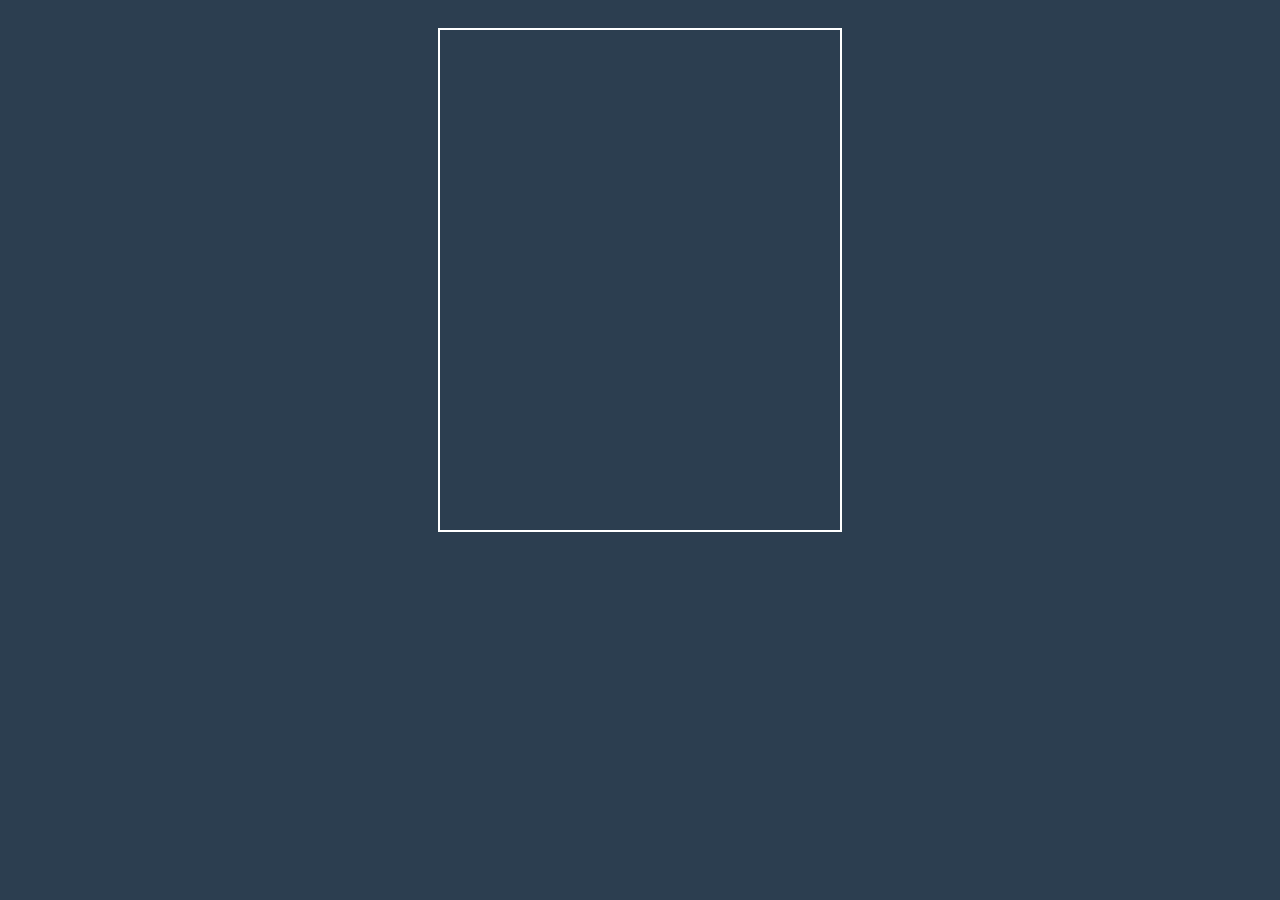
==== Index.html @ 4d79ce20 "add Login pages" ====
<!DOCTYPE html>
<html lang="en">
<head>
    <meta charset="UTF-8">
    <meta name="viewport" content="width=device-width, initial-scale=1.0">
    <title>Login Page</title>

    
    
</head>
<body style="background-color: #2c3e50;">
    <style>
        body{
            display: flex;
            justify-content: center;
        }
        .card{
            margin-top: 20px;
            height: 500px;
            width: 400px;
            border: 2px solid #ffffff;
            justify-content: center;
            
        }
    </style>
    

    <div class="card">

    </div>

</body>
</html>
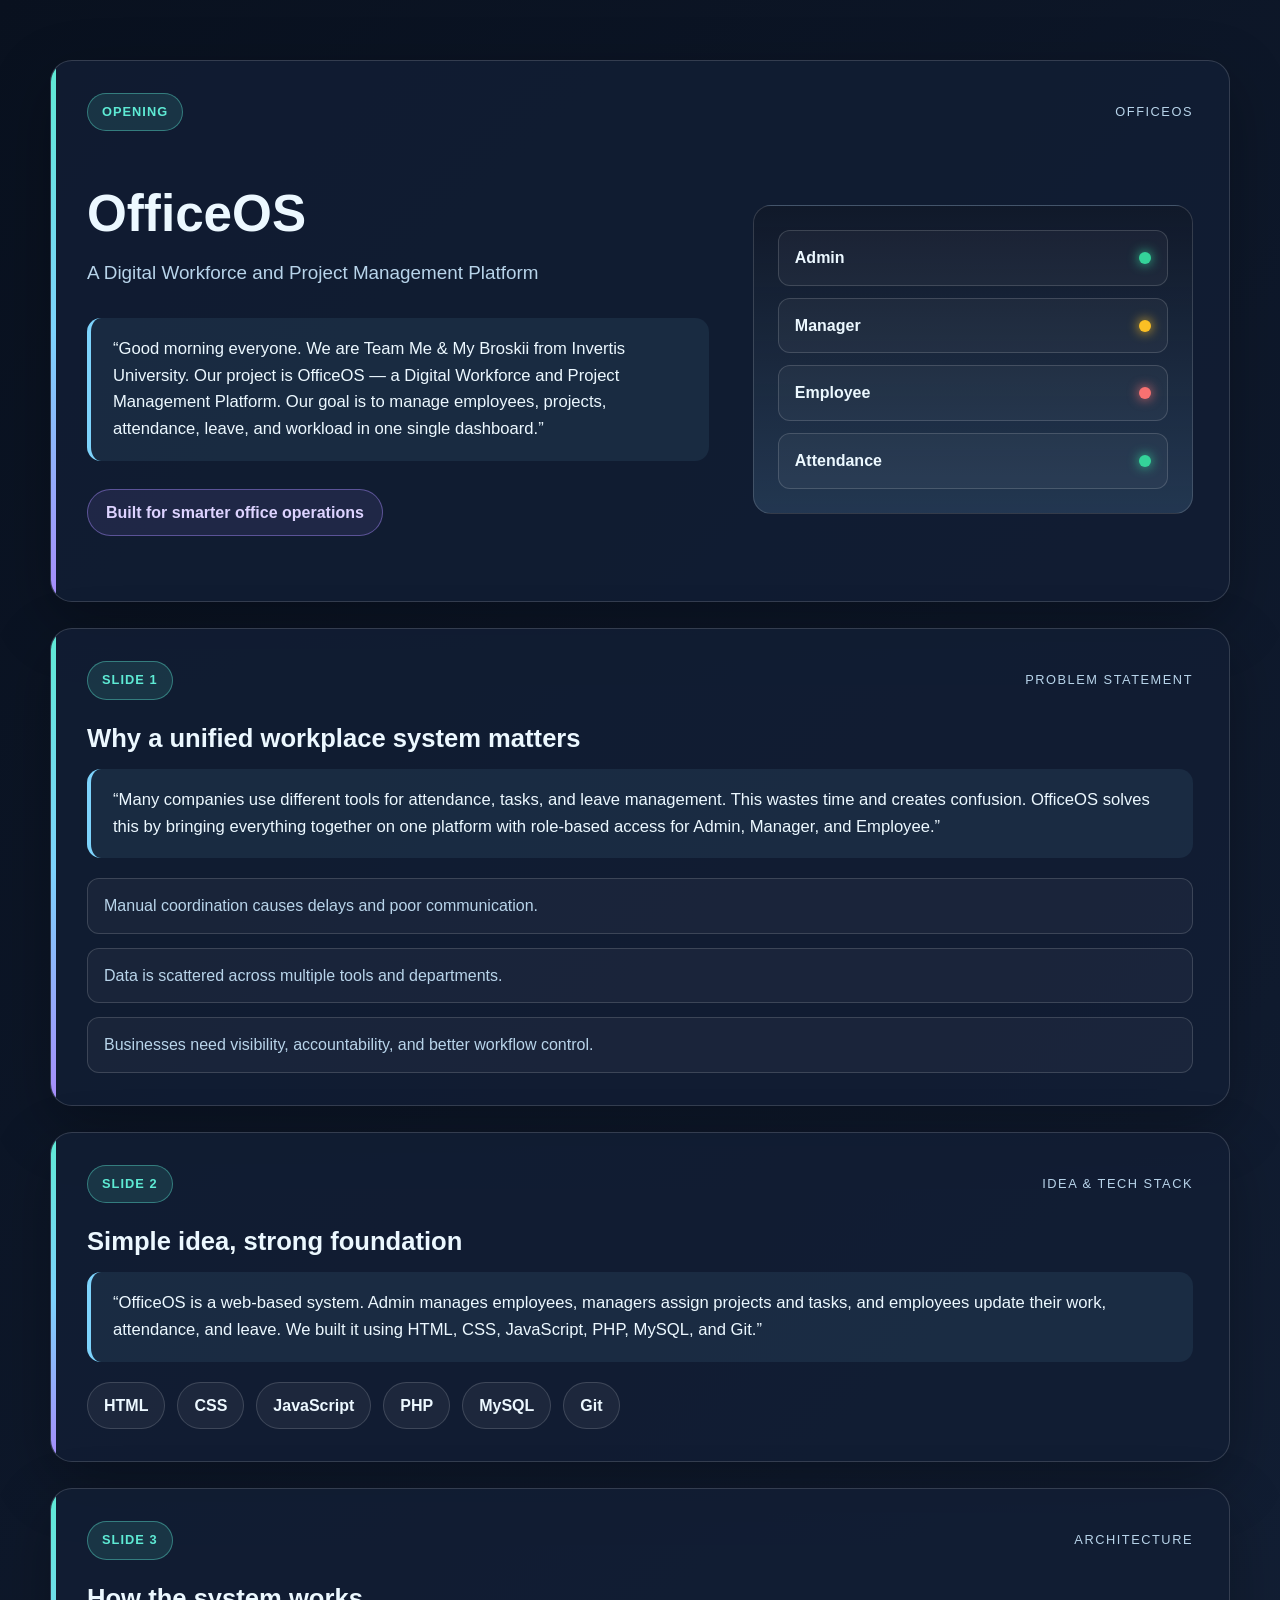
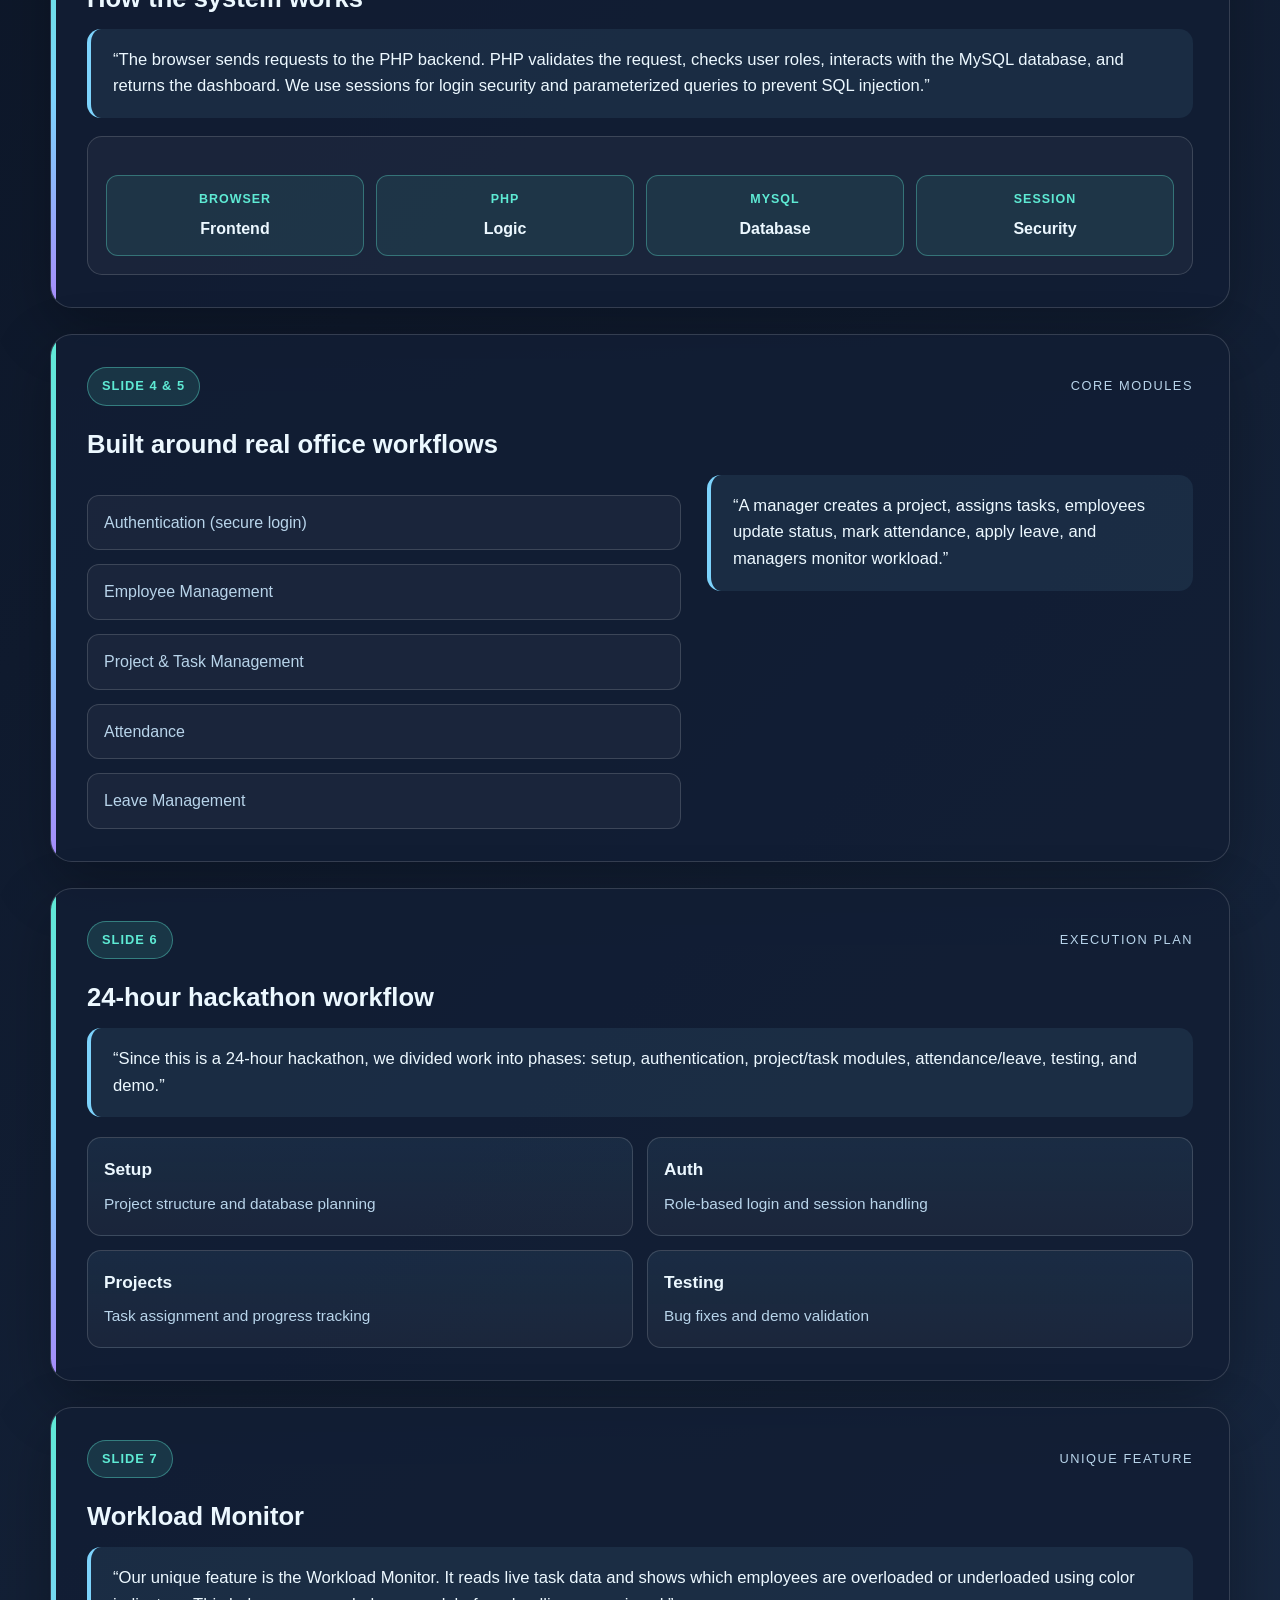
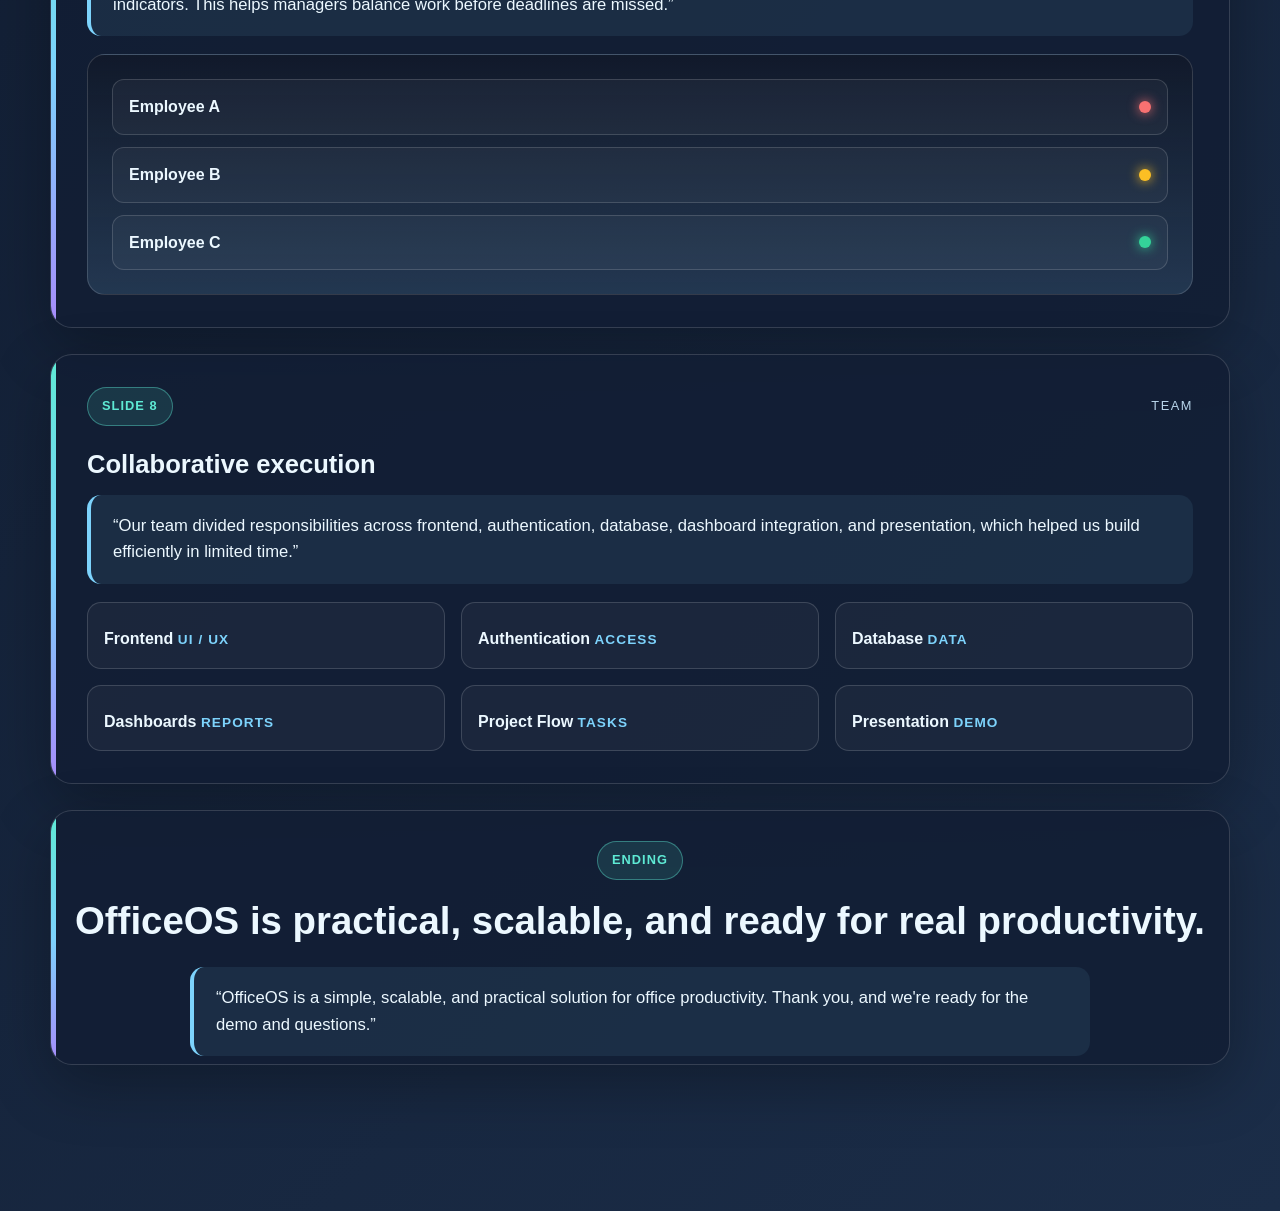
==== commit 7d2539df: "added my index.html" ====
--- a/Index.html
+++ b/Index.html
@@ -1,33 +1,558 @@
 <!DOCTYPE html>
 <html lang="en">
 <head>
-    <meta charset="UTF-8">
-    <meta name="viewport" content="width=device-width, initial-scale=1.0">
-    <title>Login Page</title>
-
-    
-    
+    <meta charset="UTF-8" />
+    <meta name="viewport" content="width=device-width, initial-scale=1.0" />
+    <title>OfficeOS | Digital Workforce Platform</title>
+    <style>
+        :root {
+            --bg-dark: #09111f;
+            --bg-mid: #101b2f;
+            --bg-light: #1b2d48;
+            --card: rgba(18, 30, 52, 0.85);
+            --card-strong: rgba(14, 22, 37, 0.95);
+            --primary: #5eead4;
+            --secondary: #7dd3fc;
+            --accent: #a78bfa;
+            --text: #ecf8ff;
+            --muted: #b8d4ea;
+            --line: rgba(255, 255, 255, 0.15);
+            --good: #34d399;
+            --warn: #fbbf24;
+            --danger: #f87171;
+        }
+
+        * {
+            box-sizing: border-box;
+        }
+
+        html {
+            scroll-behavior: smooth;
+        }
+
+        body {
+            margin: 0;
+            font-family: "Segoe UI", Tahoma, Geneva, Verdana, sans-serif;
+            background: linear-gradient(135deg, var(--bg-dark), var(--bg-mid) 40%, var(--bg-light));
+            color: var(--text);
+            line-height: 1.6;
+        }
+
+        .page-shell {
+            width: min(1180px, calc(100% - 32px));
+            margin: 40px auto;
+            padding: 20px 0 80px;
+        }
+
+        .slide {
+            position: relative;
+            background: var(--card);
+            border: 1px solid var(--line);
+            border-radius: 22px;
+            box-shadow: 0 20px 60px rgba(0, 0, 0, 0.28);
+            padding: 32px 36px;
+            margin-bottom: 26px;
+            overflow: hidden;
+        }
+
+        .slide::before {
+            content: "";
+            position: absolute;
+            inset: 0 auto 0 0;
+            width: 5px;
+            background: linear-gradient(180deg, var(--primary), var(--secondary), var(--accent));
+        }
+
+        .slide-header {
+            display: flex;
+            align-items: center;
+            justify-content: space-between;
+            gap: 16px;
+            margin-bottom: 18px;
+        }
+
+        .tag {
+            display: inline-flex;
+            align-items: center;
+            gap: 8px;
+            padding: 8px 14px;
+            border-radius: 999px;
+            background: rgba(94, 234, 212, 0.12);
+            border: 1px solid rgba(94, 234, 212, 0.4);
+            color: var(--primary);
+            font-size: 0.8rem;
+            font-weight: 700;
+            letter-spacing: 0.08em;
+            text-transform: uppercase;
+        }
+
+        .slide-no {
+            color: var(--muted);
+            font-size: 0.8rem;
+            letter-spacing: 0.12em;
+            text-transform: uppercase;
+        }
+
+        h1, h2, h3, p {
+            margin-top: 0;
+        }
+
+        h1 {
+            font-size: clamp(2.2rem, 4vw, 3.5rem);
+            line-height: 1.2;
+            margin-bottom: 14px;
+        }
+
+        h2 {
+            font-size: clamp(1.4rem, 2vw, 2rem);
+            margin-bottom: 10px;
+        }
+
+        .hero {
+            display: grid;
+            grid-template-columns: 1.3fr 0.9fr;
+            align-items: center;
+            gap: 30px;
+            min-height: 420px;
+        }
+
+        .hero-copy {
+            padding-right: 14px;
+        }
+
+        .subtitle {
+            font-size: 1.18rem;
+            color: var(--muted);
+            margin-bottom: 30px;
+            max-width: 770px;
+        }
+
+        .quote {
+            position: relative;
+            padding: 18px 20px 18px 22px;
+            border-left: 4px solid var(--secondary);
+            background: rgba(125, 211, 252, 0.08);
+            border-radius: 14px;
+            color: var(--text);
+            font-size: 1.04rem;
+            margin: 0 0 18px;
+        }
+
+        .hero-badge {
+            display: inline-flex;
+            align-items: center;
+            gap: 10px;
+            padding: 10px 18px;
+            border-radius: 999px;
+            background: rgba(167, 139, 250, 0.1);
+            color: #ddd3ff;
+            border: 1px solid rgba(167, 139, 250, 0.45);
+            font-weight: 600;
+            margin-top: 10px;
+        }
+
+        .hero-panel {
+            background: linear-gradient(180deg, rgba(17, 24, 39, 0.7), rgba(37, 58, 84, 0.9));
+            border: 1px solid var(--line);
+            border-radius: 18px;
+            padding: 24px;
+        }
+
+        .monitor-box {
+            display: grid;
+            gap: 12px;
+        }
+
+        .mini-card {
+            background: rgba(255, 255, 255, 0.04);
+            border: 1px solid var(--line);
+            border-radius: 12px;
+            padding: 14px 16px;
+            display: flex;
+            align-items: center;
+            justify-content: space-between;
+        }
+
+        .mini-card strong {
+            font-size: 1rem;
+        }
+
+        .dot {
+            width: 12px;
+            height: 12px;
+            border-radius: 50%;
+            display: inline-block;
+            box-shadow: 0 0 12px currentColor;
+        }
+
+        .green { color: var(--good); background: var(--good); }
+        .yellow { color: var(--warn); background: var(--warn); }
+        .red { color: var(--danger); background: var(--danger); }
+
+        .two-col {
+            display: grid;
+            grid-template-columns: 1.1fr 0.9fr;
+            gap: 26px;
+            align-items: start;
+        }
+
+        .feature-list, .module-list {
+            list-style: none;
+            padding: 0;
+            margin: 20px 0 0;
+            display: grid;
+            gap: 14px;
+        }
+
+        .feature-list li, .module-list li {
+            background: rgba(255, 255, 255, 0.04);
+            border: 1px solid var(--line);
+            border-radius: 12px;
+            padding: 14px 16px;
+            color: var(--muted);
+        }
+
+        .module-grid {
+            display: grid;
+            grid-template-columns: repeat(2, minmax(180px, 1fr));
+            gap: 14px;
+            margin-top: 20px;
+        }
+
+        .module-card {
+            background: linear-gradient(180deg, rgba(126, 211, 252, 0.08), rgba(255, 255, 255, 0.04));
+            border: 1px solid var(--line);
+            border-radius: 14px;
+            padding: 18px 16px;
+        }
+
+        .module-card h3 {
+            margin-bottom: 8px;
+            font-size: 1.08rem;
+        }
+
+        .small-text {
+            color: var(--muted);
+            font-size: 0.96rem;
+        }
+
+        .architecture-box {
+            background: rgba(255,255,255,0.04);
+            border: 1px solid var(--line);
+            border-radius: 15px;
+            padding: 18px;
+            margin-top: 18px;
+        }
+
+        .flow {
+            display: grid;
+            grid-template-columns: repeat(4, minmax(120px, 1fr));
+            gap: 12px;
+            margin-top: 20px;
+        }
+
+        .flow-step {
+            border-radius: 12px;
+            background: rgba(94, 234, 212, 0.08);
+            border: 1px solid rgba(94, 234, 212, 0.35);
+            padding: 14px 12px;
+            text-align: center;
+            color: var(--text);
+            font-weight: 600;
+        }
+
+        .flow-step span {
+            display: block;
+            color: var(--primary);
+            margin-bottom: 6px;
+            font-size: 0.78rem;
+            letter-spacing: 0.08em;
+            text-transform: uppercase;
+        }
+
+        .stack-row {
+            display: flex;
+            flex-wrap: wrap;
+            gap: 12px;
+            margin-top: 20px;
+        }
+
+        .tech-pill {
+            padding: 10px 16px;
+            border-radius: 999px;
+            background: rgba(255,255,255,0.05);
+            border: 1px solid var(--line);
+            color: var(--text);
+            font-weight: 600;
+        }
+
+        .team-grid {
+            display: grid;
+            grid-template-columns: repeat(3, minmax(180px, 1fr));
+            gap: 16px;
+            margin-top: 18px;
+        }
+
+        .team-card {
+            background: rgba(255,255,255,0.04);
+            border: 1px solid var(--line);
+            border-radius: 14px;
+            padding: 16px;
+        }
+
+        .team-role {
+            display: inline-block;
+            margin-top: 10px;
+            color: var(--secondary);
+            font-weight: 700;
+            font-size: 0.85rem;
+            letter-spacing: 0.08em;
+            text-transform: uppercase;
+        }
+
+        .closing {
+            text-align: center;
+            padding: 30px 16px 8px;
+        }
+
+        .closing h2 {
+            font-size: clamp(2rem, 3vw, 3rem);
+            margin-bottom: 16px;
+        }
+
+        @media (max-width: 860px) {
+            .hero,
+            .two-col,
+            .flow {
+                grid-template-columns: 1fr;
+            }
+
+            .module-grid,
+            .team-grid {
+                grid-template-columns: 1fr 1fr;
+            }
+        }
+
+        @media (max-width: 560px) {
+            .page-shell {
+                width: min(100% - 18px, 1180px);
+                margin-top: 18px;
+            }
+
+            .slide {
+                padding: 20px 18px;
+            }
+
+            .slide-header {
+                flex-direction: column;
+                align-items: flex-start;
+            }
+
+            .module-grid,
+            .team-grid {
+                grid-template-columns: 1fr;
+            }
+        }
+    </style>
 </head>
-<body style="background-color: #2c3e50;">
-    <style>
-        body{
-            display: flex;
-            justify-content: center;
-        }
-        .card{
-            margin-top: 20px;
-            height: 500px;
-            width: 400px;
-            border: 2px solid #ffffff;
-            justify-content: center;
-            
-        }
-    </style>
-    
-
-    <div class="card">
-
+<body>
+    <div class="page-shell">
+        <section class="slide">
+            <div class="slide-header">
+                <span class="tag">Opening</span>
+                <span class="slide-no">OfficeOS</span>
+            </div>
+            <div class="hero">
+                <div class="hero-copy">
+                    <h1>OfficeOS</h1>
+                    <p class="subtitle">A Digital Workforce and Project Management Platform</p>
+                    <div class="quote">
+                        “Good morning everyone. We are Team Me &amp; My Broskii from Invertis University. Our project is OfficeOS — a Digital Workforce and Project Management Platform. Our goal is to manage employees, projects, attendance, leave, and workload in one single dashboard.”
+                    </div>
+                    <div class="hero-badge">Built for smarter office operations</div>
+                </div>
+                <div class="hero-panel">
+                    <div class="monitor-box">
+                        <div class="mini-card"><strong>Admin</strong><span class="dot green"></span></div>
+                        <div class="mini-card"><strong>Manager</strong><span class="dot yellow"></span></div>
+                        <div class="mini-card"><strong>Employee</strong><span class="dot red"></span></div>
+                        <div class="mini-card"><strong>Attendance</strong><span class="dot green"></span></div>
+                    </div>
+                </div>
+            </div>
+        </section>
+
+        <section class="slide">
+            <div class="slide-header">
+                <span class="tag">Slide 1</span>
+                <span class="slide-no">Problem Statement</span>
+            </div>
+            <h2>Why a unified workplace system matters</h2>
+            <div class="quote">
+                “Many companies use different tools for attendance, tasks, and leave management. This wastes time and creates confusion. OfficeOS solves this by bringing everything together on one platform with role-based access for Admin, Manager, and Employee.”
+            </div>
+            <ul class="feature-list">
+                <li>Manual coordination causes delays and poor communication.</li>
+                <li>Data is scattered across multiple tools and departments.</li>
+                <li>Businesses need visibility, accountability, and better workflow control.</li>
+            </ul>
+        </section>
+
+        <section class="slide">
+            <div class="slide-header">
+                <span class="tag">Slide 2</span>
+                <span class="slide-no">Idea &amp; Tech Stack</span>
+            </div>
+            <h2>Simple idea, strong foundation</h2>
+            <div class="quote">
+                “OfficeOS is a web-based system. Admin manages employees, managers assign projects and tasks, and employees update their work, attendance, and leave. We built it using HTML, CSS, JavaScript, PHP, MySQL, and Git.”
+            </div>
+            <div class="stack-row">
+                <span class="tech-pill">HTML</span>
+                <span class="tech-pill">CSS</span>
+                <span class="tech-pill">JavaScript</span>
+                <span class="tech-pill">PHP</span>
+                <span class="tech-pill">MySQL</span>
+                <span class="tech-pill">Git</span>
+            </div>
+        </section>
+
+        <section class="slide">
+            <div class="slide-header">
+                <span class="tag">Slide 3</span>
+                <span class="slide-no">Architecture</span>
+            </div>
+            <h2>How the system works</h2>
+            <div class="quote">
+                “The browser sends requests to the PHP backend. PHP validates the request, checks user roles, interacts with the MySQL database, and returns the dashboard. We use sessions for login security and parameterized queries to prevent SQL injection.”
+            </div>
+            <div class="architecture-box">
+                <div class="flow">
+                    <div class="flow-step"><span>Browser</span>Frontend</div>
+                    <div class="flow-step"><span>PHP</span>Logic</div>
+                    <div class="flow-step"><span>MySQL</span>Database</div>
+                    <div class="flow-step"><span>Session</span>Security</div>
+                </div>
+            </div>
+        </section>
+
+        <section class="slide">
+            <div class="slide-header">
+                <span class="tag">Slide 4 &amp; 5</span>
+                <span class="slide-no">Core Modules</span>
+            </div>
+            <h2>Built around real office workflows</h2>
+            <div class="two-col">
+                <div>
+                    <ul class="module-list">
+                        <li>Authentication (secure login)</li>
+                        <li>Employee Management</li>
+                        <li>Project &amp; Task Management</li>
+                        <li>Attendance</li>
+                        <li>Leave Management</li>
+                    </ul>
+                </div>
+                <div>
+                    <div class="quote">
+                        “A manager creates a project, assigns tasks, employees update status, mark attendance, apply leave, and managers monitor workload.”
+                    </div>
+                </div>
+            </div>
+        </section>
+
+        <section class="slide">
+            <div class="slide-header">
+                <span class="tag">Slide 6</span>
+                <span class="slide-no">Execution Plan</span>
+            </div>
+            <h2>24-hour hackathon workflow</h2>
+            <div class="quote">
+                “Since this is a 24-hour hackathon, we divided work into phases: setup, authentication, project/task modules, attendance/leave, testing, and demo.”
+            </div>
+            <div class="module-grid">
+                <div class="module-card">
+                    <h3>Setup</h3>
+                    <div class="small-text">Project structure and database planning</div>
+                </div>
+                <div class="module-card">
+                    <h3>Auth</h3>
+                    <div class="small-text">Role-based login and session handling</div>
+                </div>
+                <div class="module-card">
+                    <h3>Projects</h3>
+                    <div class="small-text">Task assignment and progress tracking</div>
+                </div>
+                <div class="module-card">
+                    <h3>Testing</h3>
+                    <div class="small-text">Bug fixes and demo validation</div>
+                </div>
+            </div>
+        </section>
+
+        <section class="slide">
+            <div class="slide-header">
+                <span class="tag">Slide 7</span>
+                <span class="slide-no">Unique Feature</span>
+            </div>
+            <h2>Workload Monitor</h2>
+            <div class="quote">
+                “Our unique feature is the Workload Monitor. It reads live task data and shows which employees are overloaded or underloaded using color indicators. This helps managers balance work before deadlines are missed.”
+            </div>
+            <div class="hero-panel">
+                <div class="monitor-box">
+                    <div class="mini-card"><strong>Employee A</strong><span class="dot red"></span></div>
+                    <div class="mini-card"><strong>Employee B</strong><span class="dot yellow"></span></div>
+                    <div class="mini-card"><strong>Employee C</strong><span class="dot green"></span></div>
+                </div>
+            </div>
+        </section>
+
+        <section class="slide">
+            <div class="slide-header">
+                <span class="tag">Slide 8</span>
+                <span class="slide-no">Team</span>
+            </div>
+            <h2>Collaborative execution</h2>
+            <div class="quote">
+                “Our team divided responsibilities across frontend, authentication, database, dashboard integration, and presentation, which helped us build efficiently in limited time.”
+            </div>
+            <div class="team-grid">
+                <div class="team-card">
+                    <strong>Frontend</strong>
+                    <span class="team-role">UI / UX</span>
+                </div>
+                <div class="team-card">
+                    <strong>Authentication</strong>
+                    <span class="team-role">Access</span>
+                </div>
+                <div class="team-card">
+                    <strong>Database</strong>
+                    <span class="team-role">Data</span>
+                </div>
+                <div class="team-card">
+                    <strong>Dashboards</strong>
+                    <span class="team-role">Reports</span>
+                </div>
+                <div class="team-card">
+                    <strong>Project Flow</strong>
+                    <span class="team-role">Tasks</span>
+                </div>
+                <div class="team-card">
+                    <strong>Presentation</strong>
+                    <span class="team-role">Demo</span>
+                </div>
+            </div>
+        </section>
+
+        <section class="slide closing">
+            <div class="slide-header" style="justify-content:center; margin-bottom: 10px;">
+                <span class="tag">Ending</span>
+            </div>
+            <h2>OfficeOS is practical, scalable, and ready for real productivity.</h2>
+            <div class="quote" style="text-align:left; max-width: 900px; margin: auto;">
+                “OfficeOS is a simple, scalable, and practical solution for office productivity. Thank you, and we're ready for the demo and questions.”
+            </div>
+        </section>
     </div>
-
 </body>
-</html>+</html>
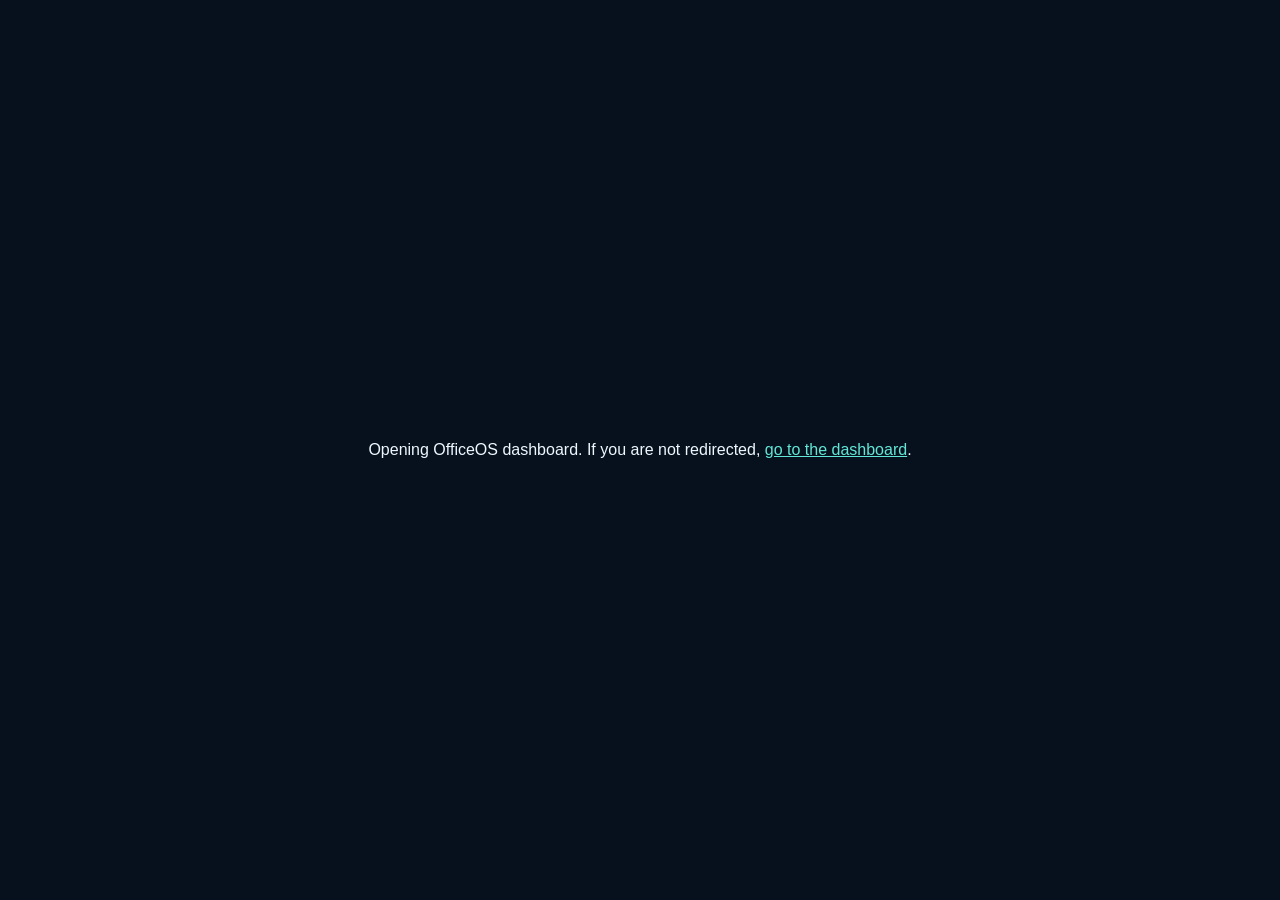
==== commit 078aa9c5: "updating mine modal" ====
--- a/Index.html
+++ b/Index.html
@@ -3,556 +3,25 @@
 <head>
     <meta charset="UTF-8" />
     <meta name="viewport" content="width=device-width, initial-scale=1.0" />
-    <title>OfficeOS | Digital Workforce Platform</title>
+    <meta http-equiv="refresh" content="0; url=index.php" />
+    <title>OfficeOS</title>
     <style>
-        :root {
-            --bg-dark: #09111f;
-            --bg-mid: #101b2f;
-            --bg-light: #1b2d48;
-            --card: rgba(18, 30, 52, 0.85);
-            --card-strong: rgba(14, 22, 37, 0.95);
-            --primary: #5eead4;
-            --secondary: #7dd3fc;
-            --accent: #a78bfa;
-            --text: #ecf8ff;
-            --muted: #b8d4ea;
-            --line: rgba(255, 255, 255, 0.15);
-            --good: #34d399;
-            --warn: #fbbf24;
-            --danger: #f87171;
+        body {
+            margin: 0;
+            min-height: 100vh;
+            display: grid;
+            place-items: center;
+            font-family: Arial, Helvetica, sans-serif;
+            background: #07111d;
+            color: #edf7ff;
         }
 
-        * {
-            box-sizing: border-box;
-        }
-
-        html {
-            scroll-behavior: smooth;
-        }
-
-        body {
-            margin: 0;
-            font-family: "Segoe UI", Tahoma, Geneva, Verdana, sans-serif;
-            background: linear-gradient(135deg, var(--bg-dark), var(--bg-mid) 40%, var(--bg-light));
-            color: var(--text);
-            line-height: 1.6;
-        }
-
-        .page-shell {
-            width: min(1180px, calc(100% - 32px));
-            margin: 40px auto;
-            padding: 20px 0 80px;
-        }
-
-        .slide {
-            position: relative;
-            background: var(--card);
-            border: 1px solid var(--line);
-            border-radius: 22px;
-            box-shadow: 0 20px 60px rgba(0, 0, 0, 0.28);
-            padding: 32px 36px;
-            margin-bottom: 26px;
-            overflow: hidden;
-        }
-
-        .slide::before {
-            content: "";
-            position: absolute;
-            inset: 0 auto 0 0;
-            width: 5px;
-            background: linear-gradient(180deg, var(--primary), var(--secondary), var(--accent));
-        }
-
-        .slide-header {
-            display: flex;
-            align-items: center;
-            justify-content: space-between;
-            gap: 16px;
-            margin-bottom: 18px;
-        }
-
-        .tag {
-            display: inline-flex;
-            align-items: center;
-            gap: 8px;
-            padding: 8px 14px;
-            border-radius: 999px;
-            background: rgba(94, 234, 212, 0.12);
-            border: 1px solid rgba(94, 234, 212, 0.4);
-            color: var(--primary);
-            font-size: 0.8rem;
-            font-weight: 700;
-            letter-spacing: 0.08em;
-            text-transform: uppercase;
-        }
-
-        .slide-no {
-            color: var(--muted);
-            font-size: 0.8rem;
-            letter-spacing: 0.12em;
-            text-transform: uppercase;
-        }
-
-        h1, h2, h3, p {
-            margin-top: 0;
-        }
-
-        h1 {
-            font-size: clamp(2.2rem, 4vw, 3.5rem);
-            line-height: 1.2;
-            margin-bottom: 14px;
-        }
-
-        h2 {
-            font-size: clamp(1.4rem, 2vw, 2rem);
-            margin-bottom: 10px;
-        }
-
-        .hero {
-            display: grid;
-            grid-template-columns: 1.3fr 0.9fr;
-            align-items: center;
-            gap: 30px;
-            min-height: 420px;
-        }
-
-        .hero-copy {
-            padding-right: 14px;
-        }
-
-        .subtitle {
-            font-size: 1.18rem;
-            color: var(--muted);
-            margin-bottom: 30px;
-            max-width: 770px;
-        }
-
-        .quote {
-            position: relative;
-            padding: 18px 20px 18px 22px;
-            border-left: 4px solid var(--secondary);
-            background: rgba(125, 211, 252, 0.08);
-            border-radius: 14px;
-            color: var(--text);
-            font-size: 1.04rem;
-            margin: 0 0 18px;
-        }
-
-        .hero-badge {
-            display: inline-flex;
-            align-items: center;
-            gap: 10px;
-            padding: 10px 18px;
-            border-radius: 999px;
-            background: rgba(167, 139, 250, 0.1);
-            color: #ddd3ff;
-            border: 1px solid rgba(167, 139, 250, 0.45);
-            font-weight: 600;
-            margin-top: 10px;
-        }
-
-        .hero-panel {
-            background: linear-gradient(180deg, rgba(17, 24, 39, 0.7), rgba(37, 58, 84, 0.9));
-            border: 1px solid var(--line);
-            border-radius: 18px;
-            padding: 24px;
-        }
-
-        .monitor-box {
-            display: grid;
-            gap: 12px;
-        }
-
-        .mini-card {
-            background: rgba(255, 255, 255, 0.04);
-            border: 1px solid var(--line);
-            border-radius: 12px;
-            padding: 14px 16px;
-            display: flex;
-            align-items: center;
-            justify-content: space-between;
-        }
-
-        .mini-card strong {
-            font-size: 1rem;
-        }
-
-        .dot {
-            width: 12px;
-            height: 12px;
-            border-radius: 50%;
-            display: inline-block;
-            box-shadow: 0 0 12px currentColor;
-        }
-
-        .green { color: var(--good); background: var(--good); }
-        .yellow { color: var(--warn); background: var(--warn); }
-        .red { color: var(--danger); background: var(--danger); }
-
-        .two-col {
-            display: grid;
-            grid-template-columns: 1.1fr 0.9fr;
-            gap: 26px;
-            align-items: start;
-        }
-
-        .feature-list, .module-list {
-            list-style: none;
-            padding: 0;
-            margin: 20px 0 0;
-            display: grid;
-            gap: 14px;
-        }
-
-        .feature-list li, .module-list li {
-            background: rgba(255, 255, 255, 0.04);
-            border: 1px solid var(--line);
-            border-radius: 12px;
-            padding: 14px 16px;
-            color: var(--muted);
-        }
-
-        .module-grid {
-            display: grid;
-            grid-template-columns: repeat(2, minmax(180px, 1fr));
-            gap: 14px;
-            margin-top: 20px;
-        }
-
-        .module-card {
-            background: linear-gradient(180deg, rgba(126, 211, 252, 0.08), rgba(255, 255, 255, 0.04));
-            border: 1px solid var(--line);
-            border-radius: 14px;
-            padding: 18px 16px;
-        }
-
-        .module-card h3 {
-            margin-bottom: 8px;
-            font-size: 1.08rem;
-        }
-
-        .small-text {
-            color: var(--muted);
-            font-size: 0.96rem;
-        }
-
-        .architecture-box {
-            background: rgba(255,255,255,0.04);
-            border: 1px solid var(--line);
-            border-radius: 15px;
-            padding: 18px;
-            margin-top: 18px;
-        }
-
-        .flow {
-            display: grid;
-            grid-template-columns: repeat(4, minmax(120px, 1fr));
-            gap: 12px;
-            margin-top: 20px;
-        }
-
-        .flow-step {
-            border-radius: 12px;
-            background: rgba(94, 234, 212, 0.08);
-            border: 1px solid rgba(94, 234, 212, 0.35);
-            padding: 14px 12px;
-            text-align: center;
-            color: var(--text);
-            font-weight: 600;
-        }
-
-        .flow-step span {
-            display: block;
-            color: var(--primary);
-            margin-bottom: 6px;
-            font-size: 0.78rem;
-            letter-spacing: 0.08em;
-            text-transform: uppercase;
-        }
-
-        .stack-row {
-            display: flex;
-            flex-wrap: wrap;
-            gap: 12px;
-            margin-top: 20px;
-        }
-
-        .tech-pill {
-            padding: 10px 16px;
-            border-radius: 999px;
-            background: rgba(255,255,255,0.05);
-            border: 1px solid var(--line);
-            color: var(--text);
-            font-weight: 600;
-        }
-
-        .team-grid {
-            display: grid;
-            grid-template-columns: repeat(3, minmax(180px, 1fr));
-            gap: 16px;
-            margin-top: 18px;
-        }
-
-        .team-card {
-            background: rgba(255,255,255,0.04);
-            border: 1px solid var(--line);
-            border-radius: 14px;
-            padding: 16px;
-        }
-
-        .team-role {
-            display: inline-block;
-            margin-top: 10px;
-            color: var(--secondary);
-            font-weight: 700;
-            font-size: 0.85rem;
-            letter-spacing: 0.08em;
-            text-transform: uppercase;
-        }
-
-        .closing {
-            text-align: center;
-            padding: 30px 16px 8px;
-        }
-
-        .closing h2 {
-            font-size: clamp(2rem, 3vw, 3rem);
-            margin-bottom: 16px;
-        }
-
-        @media (max-width: 860px) {
-            .hero,
-            .two-col,
-            .flow {
-                grid-template-columns: 1fr;
-            }
-
-            .module-grid,
-            .team-grid {
-                grid-template-columns: 1fr 1fr;
-            }
-        }
-
-        @media (max-width: 560px) {
-            .page-shell {
-                width: min(100% - 18px, 1180px);
-                margin-top: 18px;
-            }
-
-            .slide {
-                padding: 20px 18px;
-            }
-
-            .slide-header {
-                flex-direction: column;
-                align-items: flex-start;
-            }
-
-            .module-grid,
-            .team-grid {
-                grid-template-columns: 1fr;
-            }
+        a {
+            color: #62e6d7;
         }
     </style>
 </head>
 <body>
-    <div class="page-shell">
-        <section class="slide">
-            <div class="slide-header">
-                <span class="tag">Opening</span>
-                <span class="slide-no">OfficeOS</span>
-            </div>
-            <div class="hero">
-                <div class="hero-copy">
-                    <h1>OfficeOS</h1>
-                    <p class="subtitle">A Digital Workforce and Project Management Platform</p>
-                    <div class="quote">
-                        “Good morning everyone. We are Team Me &amp; My Broskii from Invertis University. Our project is OfficeOS — a Digital Workforce and Project Management Platform. Our goal is to manage employees, projects, attendance, leave, and workload in one single dashboard.”
-                    </div>
-                    <div class="hero-badge">Built for smarter office operations</div>
-                </div>
-                <div class="hero-panel">
-                    <div class="monitor-box">
-                        <div class="mini-card"><strong>Admin</strong><span class="dot green"></span></div>
-                        <div class="mini-card"><strong>Manager</strong><span class="dot yellow"></span></div>
-                        <div class="mini-card"><strong>Employee</strong><span class="dot red"></span></div>
-                        <div class="mini-card"><strong>Attendance</strong><span class="dot green"></span></div>
-                    </div>
-                </div>
-            </div>
-        </section>
-
-        <section class="slide">
-            <div class="slide-header">
-                <span class="tag">Slide 1</span>
-                <span class="slide-no">Problem Statement</span>
-            </div>
-            <h2>Why a unified workplace system matters</h2>
-            <div class="quote">
-                “Many companies use different tools for attendance, tasks, and leave management. This wastes time and creates confusion. OfficeOS solves this by bringing everything together on one platform with role-based access for Admin, Manager, and Employee.”
-            </div>
-            <ul class="feature-list">
-                <li>Manual coordination causes delays and poor communication.</li>
-                <li>Data is scattered across multiple tools and departments.</li>
-                <li>Businesses need visibility, accountability, and better workflow control.</li>
-            </ul>
-        </section>
-
-        <section class="slide">
-            <div class="slide-header">
-                <span class="tag">Slide 2</span>
-                <span class="slide-no">Idea &amp; Tech Stack</span>
-            </div>
-            <h2>Simple idea, strong foundation</h2>
-            <div class="quote">
-                “OfficeOS is a web-based system. Admin manages employees, managers assign projects and tasks, and employees update their work, attendance, and leave. We built it using HTML, CSS, JavaScript, PHP, MySQL, and Git.”
-            </div>
-            <div class="stack-row">
-                <span class="tech-pill">HTML</span>
-                <span class="tech-pill">CSS</span>
-                <span class="tech-pill">JavaScript</span>
-                <span class="tech-pill">PHP</span>
-                <span class="tech-pill">MySQL</span>
-                <span class="tech-pill">Git</span>
-            </div>
-        </section>
-
-        <section class="slide">
-            <div class="slide-header">
-                <span class="tag">Slide 3</span>
-                <span class="slide-no">Architecture</span>
-            </div>
-            <h2>How the system works</h2>
-            <div class="quote">
-                “The browser sends requests to the PHP backend. PHP validates the request, checks user roles, interacts with the MySQL database, and returns the dashboard. We use sessions for login security and parameterized queries to prevent SQL injection.”
-            </div>
-            <div class="architecture-box">
-                <div class="flow">
-                    <div class="flow-step"><span>Browser</span>Frontend</div>
-                    <div class="flow-step"><span>PHP</span>Logic</div>
-                    <div class="flow-step"><span>MySQL</span>Database</div>
-                    <div class="flow-step"><span>Session</span>Security</div>
-                </div>
-            </div>
-        </section>
-
-        <section class="slide">
-            <div class="slide-header">
-                <span class="tag">Slide 4 &amp; 5</span>
-                <span class="slide-no">Core Modules</span>
-            </div>
-            <h2>Built around real office workflows</h2>
-            <div class="two-col">
-                <div>
-                    <ul class="module-list">
-                        <li>Authentication (secure login)</li>
-                        <li>Employee Management</li>
-                        <li>Project &amp; Task Management</li>
-                        <li>Attendance</li>
-                        <li>Leave Management</li>
-                    </ul>
-                </div>
-                <div>
-                    <div class="quote">
-                        “A manager creates a project, assigns tasks, employees update status, mark attendance, apply leave, and managers monitor workload.”
-                    </div>
-                </div>
-            </div>
-        </section>
-
-        <section class="slide">
-            <div class="slide-header">
-                <span class="tag">Slide 6</span>
-                <span class="slide-no">Execution Plan</span>
-            </div>
-            <h2>24-hour hackathon workflow</h2>
-            <div class="quote">
-                “Since this is a 24-hour hackathon, we divided work into phases: setup, authentication, project/task modules, attendance/leave, testing, and demo.”
-            </div>
-            <div class="module-grid">
-                <div class="module-card">
-                    <h3>Setup</h3>
-                    <div class="small-text">Project structure and database planning</div>
-                </div>
-                <div class="module-card">
-                    <h3>Auth</h3>
-                    <div class="small-text">Role-based login and session handling</div>
-                </div>
-                <div class="module-card">
-                    <h3>Projects</h3>
-                    <div class="small-text">Task assignment and progress tracking</div>
-                </div>
-                <div class="module-card">
-                    <h3>Testing</h3>
-                    <div class="small-text">Bug fixes and demo validation</div>
-                </div>
-            </div>
-        </section>
-
-        <section class="slide">
-            <div class="slide-header">
-                <span class="tag">Slide 7</span>
-                <span class="slide-no">Unique Feature</span>
-            </div>
-            <h2>Workload Monitor</h2>
-            <div class="quote">
-                “Our unique feature is the Workload Monitor. It reads live task data and shows which employees are overloaded or underloaded using color indicators. This helps managers balance work before deadlines are missed.”
-            </div>
-            <div class="hero-panel">
-                <div class="monitor-box">
-                    <div class="mini-card"><strong>Employee A</strong><span class="dot red"></span></div>
-                    <div class="mini-card"><strong>Employee B</strong><span class="dot yellow"></span></div>
-                    <div class="mini-card"><strong>Employee C</strong><span class="dot green"></span></div>
-                </div>
-            </div>
-        </section>
-
-        <section class="slide">
-            <div class="slide-header">
-                <span class="tag">Slide 8</span>
-                <span class="slide-no">Team</span>
-            </div>
-            <h2>Collaborative execution</h2>
-            <div class="quote">
-                “Our team divided responsibilities across frontend, authentication, database, dashboard integration, and presentation, which helped us build efficiently in limited time.”
-            </div>
-            <div class="team-grid">
-                <div class="team-card">
-                    <strong>Frontend</strong>
-                    <span class="team-role">UI / UX</span>
-                </div>
-                <div class="team-card">
-                    <strong>Authentication</strong>
-                    <span class="team-role">Access</span>
-                </div>
-                <div class="team-card">
-                    <strong>Database</strong>
-                    <span class="team-role">Data</span>
-                </div>
-                <div class="team-card">
-                    <strong>Dashboards</strong>
-                    <span class="team-role">Reports</span>
-                </div>
-                <div class="team-card">
-                    <strong>Project Flow</strong>
-                    <span class="team-role">Tasks</span>
-                </div>
-                <div class="team-card">
-                    <strong>Presentation</strong>
-                    <span class="team-role">Demo</span>
-                </div>
-            </div>
-        </section>
-
-        <section class="slide closing">
-            <div class="slide-header" style="justify-content:center; margin-bottom: 10px;">
-                <span class="tag">Ending</span>
-            </div>
-            <h2>OfficeOS is practical, scalable, and ready for real productivity.</h2>
-            <div class="quote" style="text-align:left; max-width: 900px; margin: auto;">
-                “OfficeOS is a simple, scalable, and practical solution for office productivity. Thank you, and we're ready for the demo and questions.”
-            </div>
-        </section>
-    </div>
+    <p>Opening OfficeOS dashboard. If you are not redirected, <a href="index.php">go to the dashboard</a>.</p>
 </body>
 </html>
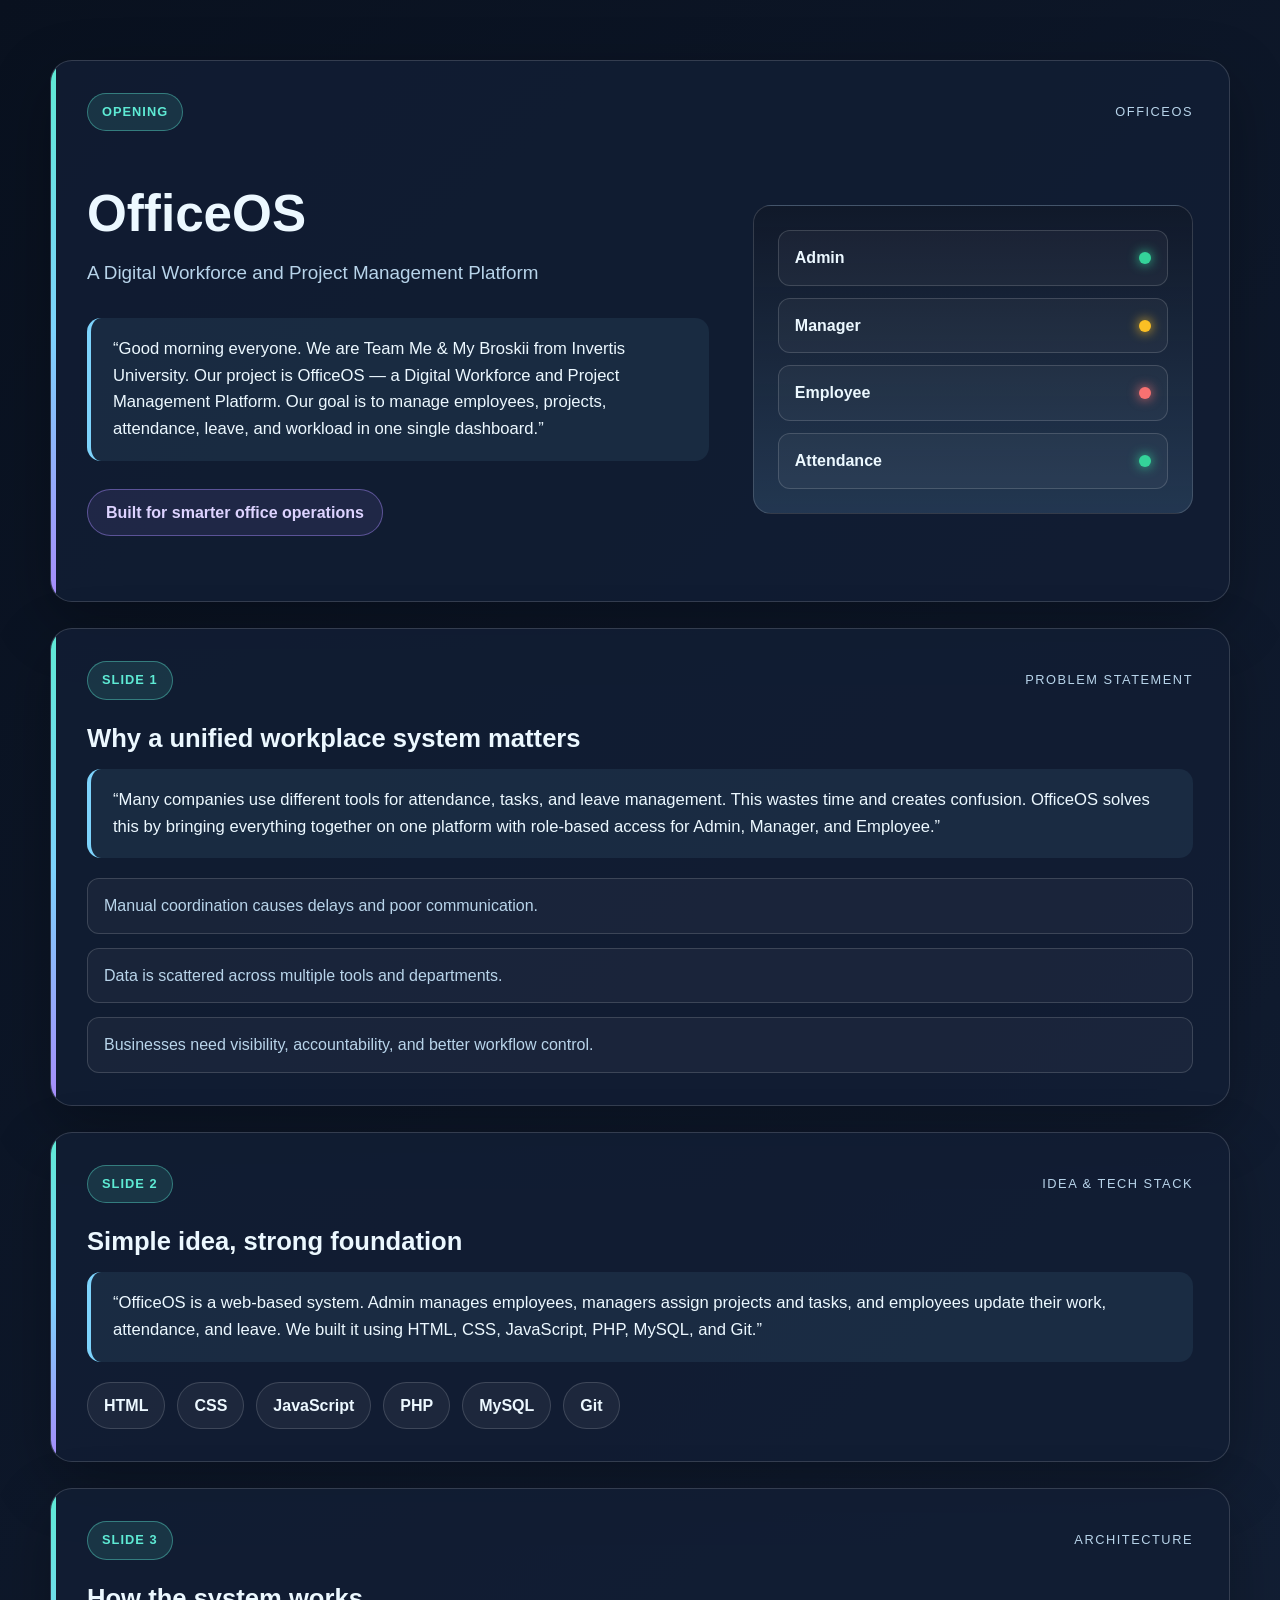
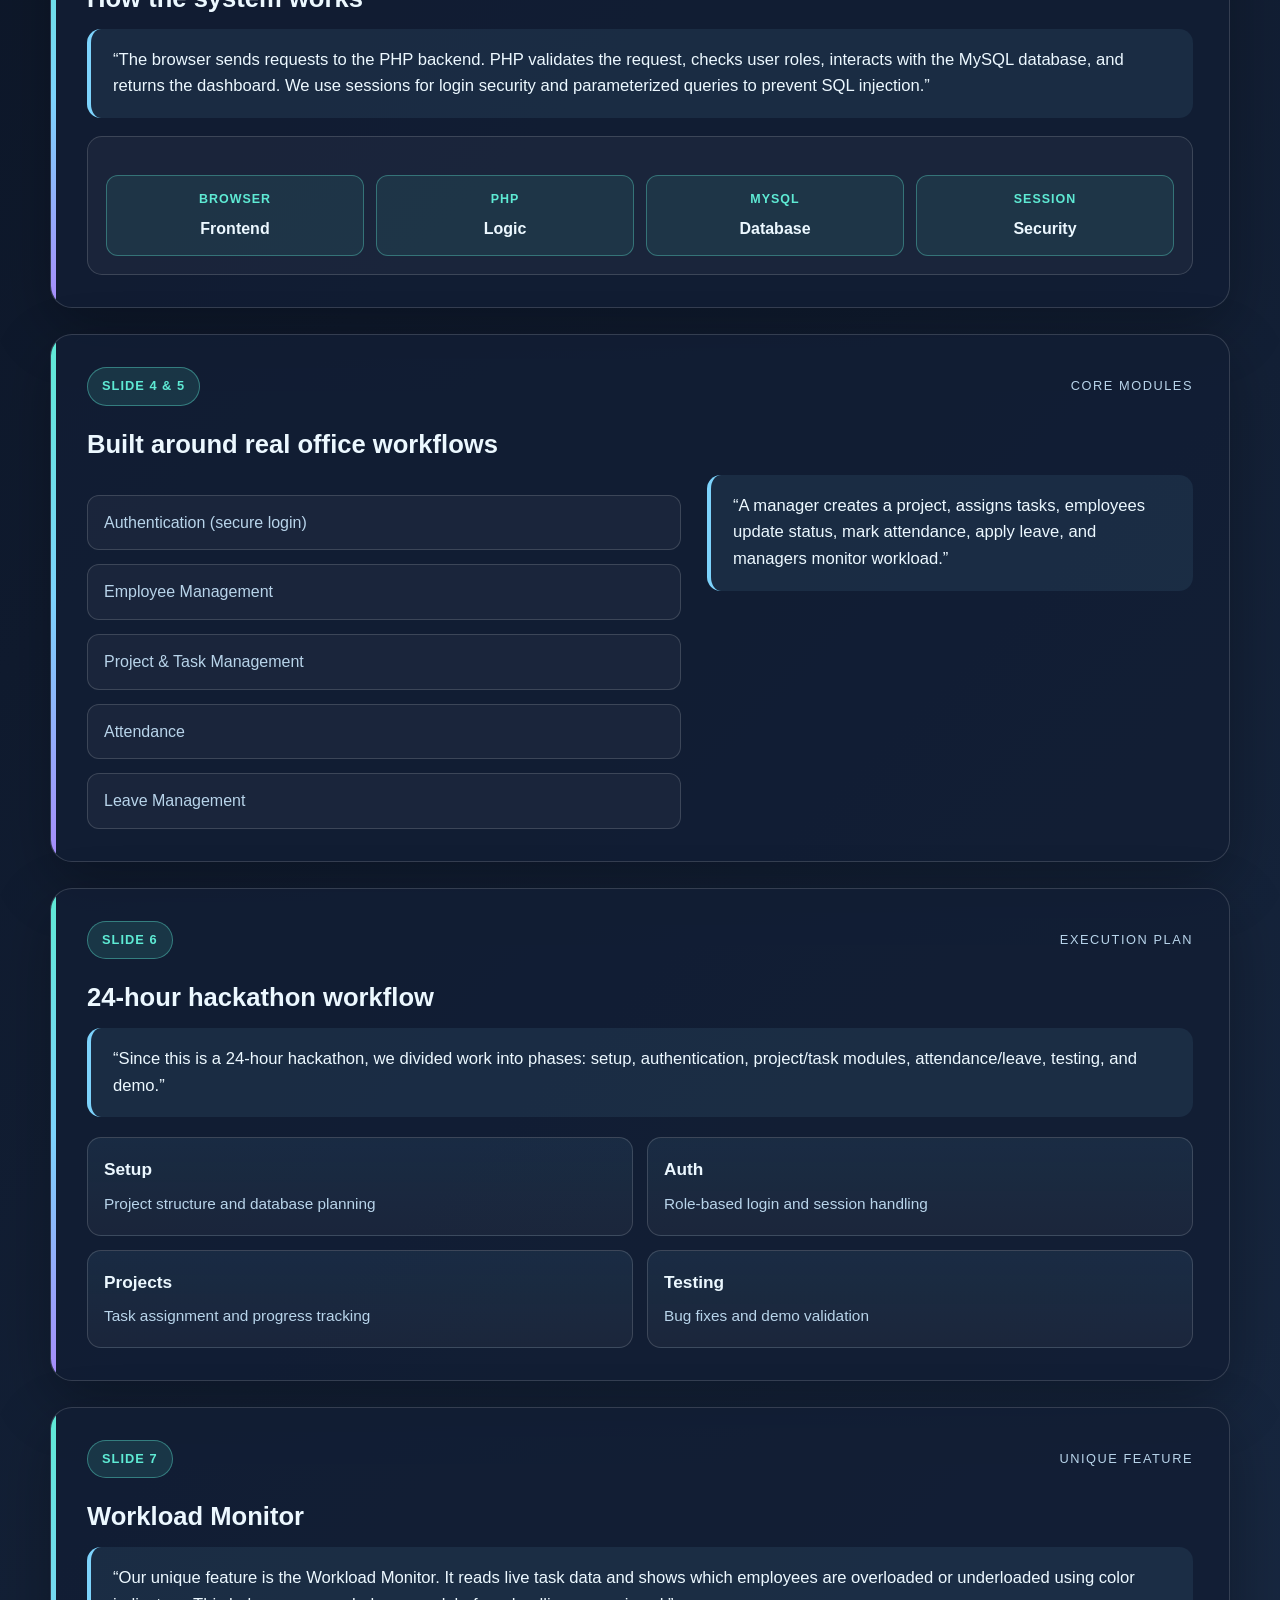
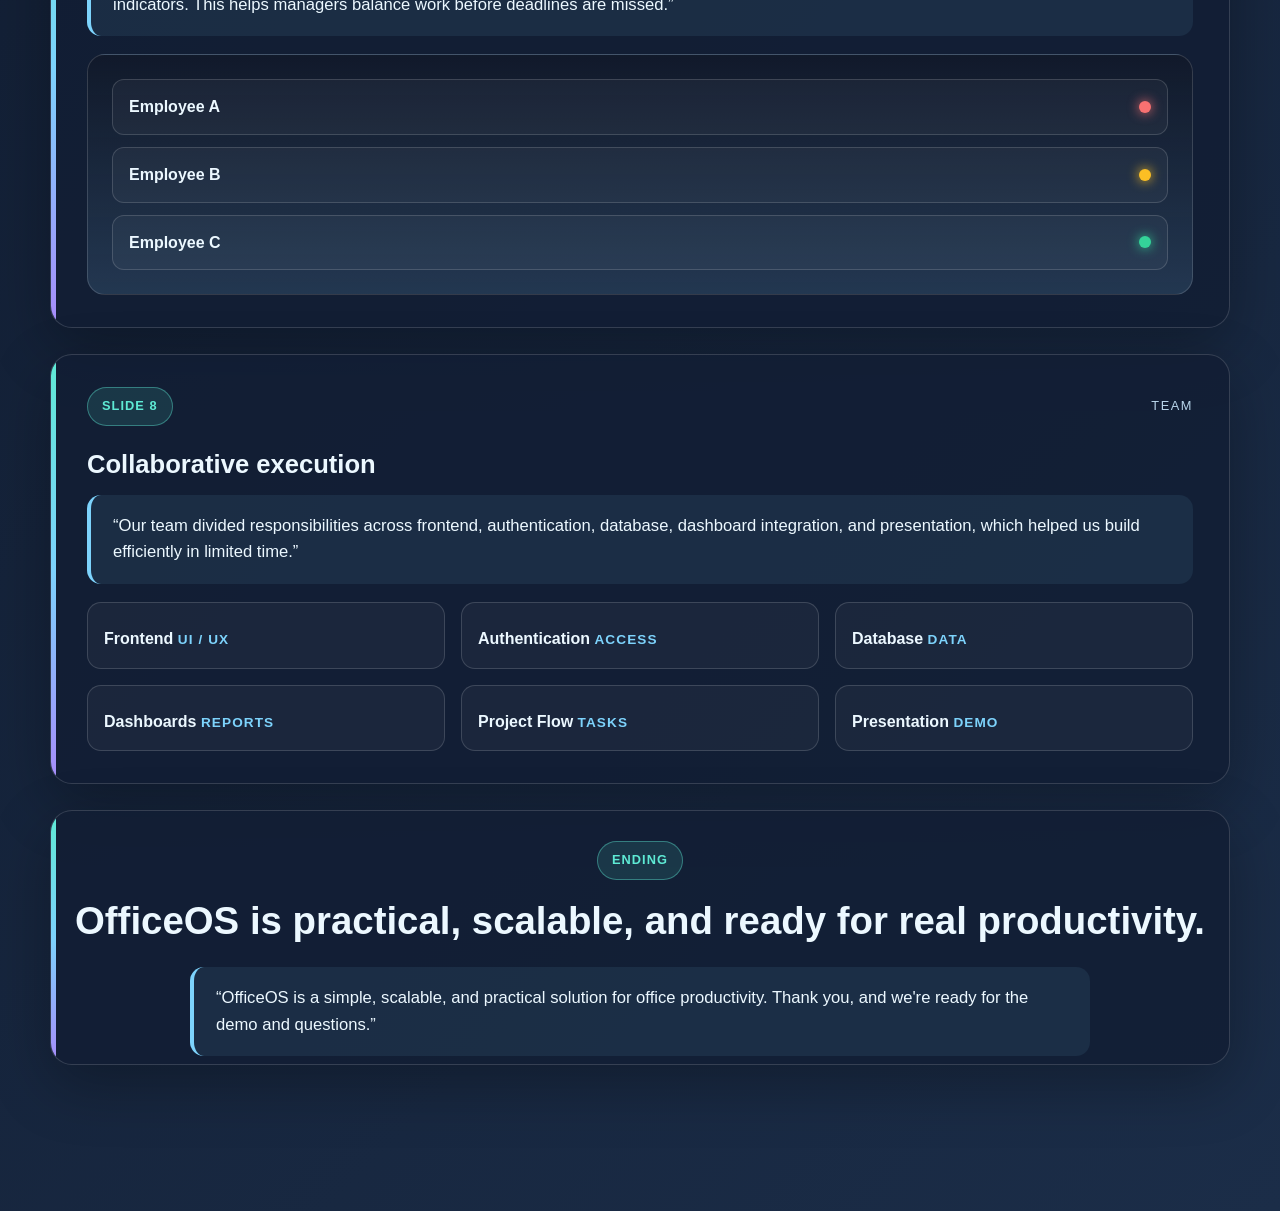
==== commit c350cdac: "Merge branch" ====
--- a/Index.html
+++ b/Index.html
@@ -3,25 +3,556 @@
 <head>
     <meta charset="UTF-8" />
     <meta name="viewport" content="width=device-width, initial-scale=1.0" />
-    <meta http-equiv="refresh" content="0; url=index.php" />
-    <title>OfficeOS</title>
+    <title>OfficeOS | Digital Workforce Platform</title>
     <style>
+        :root {
+            --bg-dark: #09111f;
+            --bg-mid: #101b2f;
+            --bg-light: #1b2d48;
+            --card: rgba(18, 30, 52, 0.85);
+            --card-strong: rgba(14, 22, 37, 0.95);
+            --primary: #5eead4;
+            --secondary: #7dd3fc;
+            --accent: #a78bfa;
+            --text: #ecf8ff;
+            --muted: #b8d4ea;
+            --line: rgba(255, 255, 255, 0.15);
+            --good: #34d399;
+            --warn: #fbbf24;
+            --danger: #f87171;
+        }
+
+        * {
+            box-sizing: border-box;
+        }
+
+        html {
+            scroll-behavior: smooth;
+        }
+
         body {
             margin: 0;
-            min-height: 100vh;
-            display: grid;
-            place-items: center;
-            font-family: Arial, Helvetica, sans-serif;
-            background: #07111d;
-            color: #edf7ff;
-        }
-
-        a {
-            color: #62e6d7;
+            font-family: "Segoe UI", Tahoma, Geneva, Verdana, sans-serif;
+            background: linear-gradient(135deg, var(--bg-dark), var(--bg-mid) 40%, var(--bg-light));
+            color: var(--text);
+            line-height: 1.6;
+        }
+
+        .page-shell {
+            width: min(1180px, calc(100% - 32px));
+            margin: 40px auto;
+            padding: 20px 0 80px;
+        }
+
+        .slide {
+            position: relative;
+            background: var(--card);
+            border: 1px solid var(--line);
+            border-radius: 22px;
+            box-shadow: 0 20px 60px rgba(0, 0, 0, 0.28);
+            padding: 32px 36px;
+            margin-bottom: 26px;
+            overflow: hidden;
+        }
+
+        .slide::before {
+            content: "";
+            position: absolute;
+            inset: 0 auto 0 0;
+            width: 5px;
+            background: linear-gradient(180deg, var(--primary), var(--secondary), var(--accent));
+        }
+
+        .slide-header {
+            display: flex;
+            align-items: center;
+            justify-content: space-between;
+            gap: 16px;
+            margin-bottom: 18px;
+        }
+
+        .tag {
+            display: inline-flex;
+            align-items: center;
+            gap: 8px;
+            padding: 8px 14px;
+            border-radius: 999px;
+            background: rgba(94, 234, 212, 0.12);
+            border: 1px solid rgba(94, 234, 212, 0.4);
+            color: var(--primary);
+            font-size: 0.8rem;
+            font-weight: 700;
+            letter-spacing: 0.08em;
+            text-transform: uppercase;
+        }
+
+        .slide-no {
+            color: var(--muted);
+            font-size: 0.8rem;
+            letter-spacing: 0.12em;
+            text-transform: uppercase;
+        }
+
+        h1, h2, h3, p {
+            margin-top: 0;
+        }
+
+        h1 {
+            font-size: clamp(2.2rem, 4vw, 3.5rem);
+            line-height: 1.2;
+            margin-bottom: 14px;
+        }
+
+        h2 {
+            font-size: clamp(1.4rem, 2vw, 2rem);
+            margin-bottom: 10px;
+        }
+
+        .hero {
+            display: grid;
+            grid-template-columns: 1.3fr 0.9fr;
+            align-items: center;
+            gap: 30px;
+            min-height: 420px;
+        }
+
+        .hero-copy {
+            padding-right: 14px;
+        }
+
+        .subtitle {
+            font-size: 1.18rem;
+            color: var(--muted);
+            margin-bottom: 30px;
+            max-width: 770px;
+        }
+
+        .quote {
+            position: relative;
+            padding: 18px 20px 18px 22px;
+            border-left: 4px solid var(--secondary);
+            background: rgba(125, 211, 252, 0.08);
+            border-radius: 14px;
+            color: var(--text);
+            font-size: 1.04rem;
+            margin: 0 0 18px;
+        }
+
+        .hero-badge {
+            display: inline-flex;
+            align-items: center;
+            gap: 10px;
+            padding: 10px 18px;
+            border-radius: 999px;
+            background: rgba(167, 139, 250, 0.1);
+            color: #ddd3ff;
+            border: 1px solid rgba(167, 139, 250, 0.45);
+            font-weight: 600;
+            margin-top: 10px;
+        }
+
+        .hero-panel {
+            background: linear-gradient(180deg, rgba(17, 24, 39, 0.7), rgba(37, 58, 84, 0.9));
+            border: 1px solid var(--line);
+            border-radius: 18px;
+            padding: 24px;
+        }
+
+        .monitor-box {
+            display: grid;
+            gap: 12px;
+        }
+
+        .mini-card {
+            background: rgba(255, 255, 255, 0.04);
+            border: 1px solid var(--line);
+            border-radius: 12px;
+            padding: 14px 16px;
+            display: flex;
+            align-items: center;
+            justify-content: space-between;
+        }
+
+        .mini-card strong {
+            font-size: 1rem;
+        }
+
+        .dot {
+            width: 12px;
+            height: 12px;
+            border-radius: 50%;
+            display: inline-block;
+            box-shadow: 0 0 12px currentColor;
+        }
+
+        .green { color: var(--good); background: var(--good); }
+        .yellow { color: var(--warn); background: var(--warn); }
+        .red { color: var(--danger); background: var(--danger); }
+
+        .two-col {
+            display: grid;
+            grid-template-columns: 1.1fr 0.9fr;
+            gap: 26px;
+            align-items: start;
+        }
+
+        .feature-list, .module-list {
+            list-style: none;
+            padding: 0;
+            margin: 20px 0 0;
+            display: grid;
+            gap: 14px;
+        }
+
+        .feature-list li, .module-list li {
+            background: rgba(255, 255, 255, 0.04);
+            border: 1px solid var(--line);
+            border-radius: 12px;
+            padding: 14px 16px;
+            color: var(--muted);
+        }
+
+        .module-grid {
+            display: grid;
+            grid-template-columns: repeat(2, minmax(180px, 1fr));
+            gap: 14px;
+            margin-top: 20px;
+        }
+
+        .module-card {
+            background: linear-gradient(180deg, rgba(126, 211, 252, 0.08), rgba(255, 255, 255, 0.04));
+            border: 1px solid var(--line);
+            border-radius: 14px;
+            padding: 18px 16px;
+        }
+
+        .module-card h3 {
+            margin-bottom: 8px;
+            font-size: 1.08rem;
+        }
+
+        .small-text {
+            color: var(--muted);
+            font-size: 0.96rem;
+        }
+
+        .architecture-box {
+            background: rgba(255,255,255,0.04);
+            border: 1px solid var(--line);
+            border-radius: 15px;
+            padding: 18px;
+            margin-top: 18px;
+        }
+
+        .flow {
+            display: grid;
+            grid-template-columns: repeat(4, minmax(120px, 1fr));
+            gap: 12px;
+            margin-top: 20px;
+        }
+
+        .flow-step {
+            border-radius: 12px;
+            background: rgba(94, 234, 212, 0.08);
+            border: 1px solid rgba(94, 234, 212, 0.35);
+            padding: 14px 12px;
+            text-align: center;
+            color: var(--text);
+            font-weight: 600;
+        }
+
+        .flow-step span {
+            display: block;
+            color: var(--primary);
+            margin-bottom: 6px;
+            font-size: 0.78rem;
+            letter-spacing: 0.08em;
+            text-transform: uppercase;
+        }
+
+        .stack-row {
+            display: flex;
+            flex-wrap: wrap;
+            gap: 12px;
+            margin-top: 20px;
+        }
+
+        .tech-pill {
+            padding: 10px 16px;
+            border-radius: 999px;
+            background: rgba(255,255,255,0.05);
+            border: 1px solid var(--line);
+            color: var(--text);
+            font-weight: 600;
+        }
+
+        .team-grid {
+            display: grid;
+            grid-template-columns: repeat(3, minmax(180px, 1fr));
+            gap: 16px;
+            margin-top: 18px;
+        }
+
+        .team-card {
+            background: rgba(255,255,255,0.04);
+            border: 1px solid var(--line);
+            border-radius: 14px;
+            padding: 16px;
+        }
+
+        .team-role {
+            display: inline-block;
+            margin-top: 10px;
+            color: var(--secondary);
+            font-weight: 700;
+            font-size: 0.85rem;
+            letter-spacing: 0.08em;
+            text-transform: uppercase;
+        }
+
+        .closing {
+            text-align: center;
+            padding: 30px 16px 8px;
+        }
+
+        .closing h2 {
+            font-size: clamp(2rem, 3vw, 3rem);
+            margin-bottom: 16px;
+        }
+
+        @media (max-width: 860px) {
+            .hero,
+            .two-col,
+            .flow {
+                grid-template-columns: 1fr;
+            }
+
+            .module-grid,
+            .team-grid {
+                grid-template-columns: 1fr 1fr;
+            }
+        }
+
+        @media (max-width: 560px) {
+            .page-shell {
+                width: min(100% - 18px, 1180px);
+                margin-top: 18px;
+            }
+
+            .slide {
+                padding: 20px 18px;
+            }
+
+            .slide-header {
+                flex-direction: column;
+                align-items: flex-start;
+            }
+
+            .module-grid,
+            .team-grid {
+                grid-template-columns: 1fr;
+            }
         }
     </style>
 </head>
 <body>
-    <p>Opening OfficeOS dashboard. If you are not redirected, <a href="index.php">go to the dashboard</a>.</p>
+    <div class="page-shell">
+        <section class="slide">
+            <div class="slide-header">
+                <span class="tag">Opening</span>
+                <span class="slide-no">OfficeOS</span>
+            </div>
+            <div class="hero">
+                <div class="hero-copy">
+                    <h1>OfficeOS</h1>
+                    <p class="subtitle">A Digital Workforce and Project Management Platform</p>
+                    <div class="quote">
+                        “Good morning everyone. We are Team Me &amp; My Broskii from Invertis University. Our project is OfficeOS — a Digital Workforce and Project Management Platform. Our goal is to manage employees, projects, attendance, leave, and workload in one single dashboard.”
+                    </div>
+                    <div class="hero-badge">Built for smarter office operations</div>
+                </div>
+                <div class="hero-panel">
+                    <div class="monitor-box">
+                        <div class="mini-card"><strong>Admin</strong><span class="dot green"></span></div>
+                        <div class="mini-card"><strong>Manager</strong><span class="dot yellow"></span></div>
+                        <div class="mini-card"><strong>Employee</strong><span class="dot red"></span></div>
+                        <div class="mini-card"><strong>Attendance</strong><span class="dot green"></span></div>
+                    </div>
+                </div>
+            </div>
+        </section>
+
+        <section class="slide">
+            <div class="slide-header">
+                <span class="tag">Slide 1</span>
+                <span class="slide-no">Problem Statement</span>
+            </div>
+            <h2>Why a unified workplace system matters</h2>
+            <div class="quote">
+                “Many companies use different tools for attendance, tasks, and leave management. This wastes time and creates confusion. OfficeOS solves this by bringing everything together on one platform with role-based access for Admin, Manager, and Employee.”
+            </div>
+            <ul class="feature-list">
+                <li>Manual coordination causes delays and poor communication.</li>
+                <li>Data is scattered across multiple tools and departments.</li>
+                <li>Businesses need visibility, accountability, and better workflow control.</li>
+            </ul>
+        </section>
+
+        <section class="slide">
+            <div class="slide-header">
+                <span class="tag">Slide 2</span>
+                <span class="slide-no">Idea &amp; Tech Stack</span>
+            </div>
+            <h2>Simple idea, strong foundation</h2>
+            <div class="quote">
+                “OfficeOS is a web-based system. Admin manages employees, managers assign projects and tasks, and employees update their work, attendance, and leave. We built it using HTML, CSS, JavaScript, PHP, MySQL, and Git.”
+            </div>
+            <div class="stack-row">
+                <span class="tech-pill">HTML</span>
+                <span class="tech-pill">CSS</span>
+                <span class="tech-pill">JavaScript</span>
+                <span class="tech-pill">PHP</span>
+                <span class="tech-pill">MySQL</span>
+                <span class="tech-pill">Git</span>
+            </div>
+        </section>
+
+        <section class="slide">
+            <div class="slide-header">
+                <span class="tag">Slide 3</span>
+                <span class="slide-no">Architecture</span>
+            </div>
+            <h2>How the system works</h2>
+            <div class="quote">
+                “The browser sends requests to the PHP backend. PHP validates the request, checks user roles, interacts with the MySQL database, and returns the dashboard. We use sessions for login security and parameterized queries to prevent SQL injection.”
+            </div>
+            <div class="architecture-box">
+                <div class="flow">
+                    <div class="flow-step"><span>Browser</span>Frontend</div>
+                    <div class="flow-step"><span>PHP</span>Logic</div>
+                    <div class="flow-step"><span>MySQL</span>Database</div>
+                    <div class="flow-step"><span>Session</span>Security</div>
+                </div>
+            </div>
+        </section>
+
+        <section class="slide">
+            <div class="slide-header">
+                <span class="tag">Slide 4 &amp; 5</span>
+                <span class="slide-no">Core Modules</span>
+            </div>
+            <h2>Built around real office workflows</h2>
+            <div class="two-col">
+                <div>
+                    <ul class="module-list">
+                        <li>Authentication (secure login)</li>
+                        <li>Employee Management</li>
+                        <li>Project &amp; Task Management</li>
+                        <li>Attendance</li>
+                        <li>Leave Management</li>
+                    </ul>
+                </div>
+                <div>
+                    <div class="quote">
+                        “A manager creates a project, assigns tasks, employees update status, mark attendance, apply leave, and managers monitor workload.”
+                    </div>
+                </div>
+            </div>
+        </section>
+
+        <section class="slide">
+            <div class="slide-header">
+                <span class="tag">Slide 6</span>
+                <span class="slide-no">Execution Plan</span>
+            </div>
+            <h2>24-hour hackathon workflow</h2>
+            <div class="quote">
+                “Since this is a 24-hour hackathon, we divided work into phases: setup, authentication, project/task modules, attendance/leave, testing, and demo.”
+            </div>
+            <div class="module-grid">
+                <div class="module-card">
+                    <h3>Setup</h3>
+                    <div class="small-text">Project structure and database planning</div>
+                </div>
+                <div class="module-card">
+                    <h3>Auth</h3>
+                    <div class="small-text">Role-based login and session handling</div>
+                </div>
+                <div class="module-card">
+                    <h3>Projects</h3>
+                    <div class="small-text">Task assignment and progress tracking</div>
+                </div>
+                <div class="module-card">
+                    <h3>Testing</h3>
+                    <div class="small-text">Bug fixes and demo validation</div>
+                </div>
+            </div>
+        </section>
+
+        <section class="slide">
+            <div class="slide-header">
+                <span class="tag">Slide 7</span>
+                <span class="slide-no">Unique Feature</span>
+            </div>
+            <h2>Workload Monitor</h2>
+            <div class="quote">
+                “Our unique feature is the Workload Monitor. It reads live task data and shows which employees are overloaded or underloaded using color indicators. This helps managers balance work before deadlines are missed.”
+            </div>
+            <div class="hero-panel">
+                <div class="monitor-box">
+                    <div class="mini-card"><strong>Employee A</strong><span class="dot red"></span></div>
+                    <div class="mini-card"><strong>Employee B</strong><span class="dot yellow"></span></div>
+                    <div class="mini-card"><strong>Employee C</strong><span class="dot green"></span></div>
+                </div>
+            </div>
+        </section>
+
+        <section class="slide">
+            <div class="slide-header">
+                <span class="tag">Slide 8</span>
+                <span class="slide-no">Team</span>
+            </div>
+            <h2>Collaborative execution</h2>
+            <div class="quote">
+                “Our team divided responsibilities across frontend, authentication, database, dashboard integration, and presentation, which helped us build efficiently in limited time.”
+            </div>
+            <div class="team-grid">
+                <div class="team-card">
+                    <strong>Frontend</strong>
+                    <span class="team-role">UI / UX</span>
+                </div>
+                <div class="team-card">
+                    <strong>Authentication</strong>
+                    <span class="team-role">Access</span>
+                </div>
+                <div class="team-card">
+                    <strong>Database</strong>
+                    <span class="team-role">Data</span>
+                </div>
+                <div class="team-card">
+                    <strong>Dashboards</strong>
+                    <span class="team-role">Reports</span>
+                </div>
+                <div class="team-card">
+                    <strong>Project Flow</strong>
+                    <span class="team-role">Tasks</span>
+                </div>
+                <div class="team-card">
+                    <strong>Presentation</strong>
+                    <span class="team-role">Demo</span>
+                </div>
+            </div>
+        </section>
+
+        <section class="slide closing">
+            <div class="slide-header" style="justify-content:center; margin-bottom: 10px;">
+                <span class="tag">Ending</span>
+            </div>
+            <h2>OfficeOS is practical, scalable, and ready for real productivity.</h2>
+            <div class="quote" style="text-align:left; max-width: 900px; margin: auto;">
+                “OfficeOS is a simple, scalable, and practical solution for office productivity. Thank you, and we're ready for the demo and questions.”
+            </div>
+        </section>
+    </div>
 </body>
 </html>
